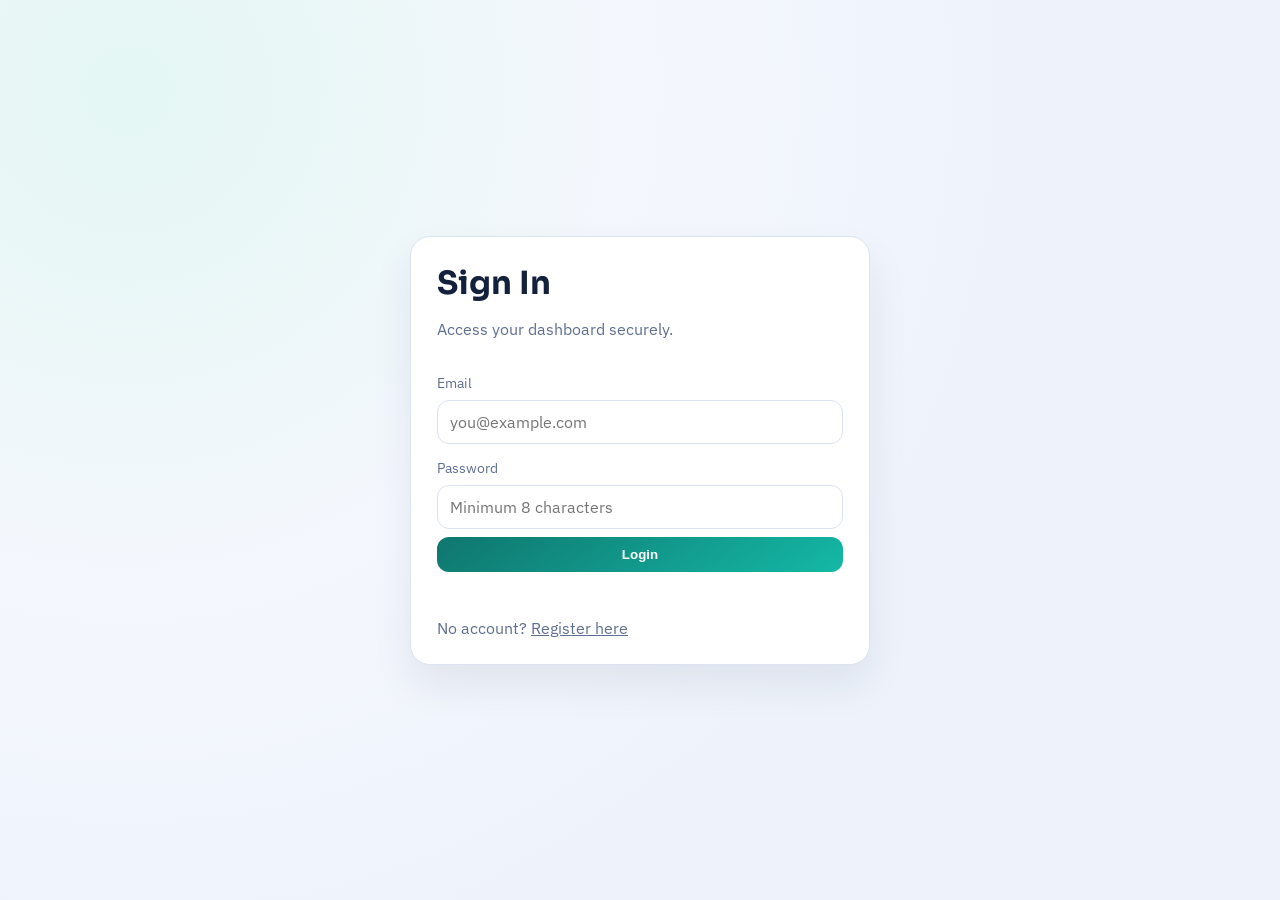
==== frontend/login.html @ c8b2720b "Initial commit: Full-stack Event Management System with FastAPI backend and vanilla frontend" ====
<!DOCTYPE html>
<html lang="en">
<head>
  <meta charset="UTF-8" />
  <meta name="viewport" content="width=device-width, initial-scale=1.0" />
  <title>Login - Event Management</title>
  <link rel="preconnect" href="https://fonts.googleapis.com" />
  <link rel="preconnect" href="https://fonts.gstatic.com" crossorigin />
  <link href="https://fonts.googleapis.com/css2?family=Sora:wght@400;600;700&family=IBM+Plex+Sans:wght@400;500;600&display=swap" rel="stylesheet" />
  <link rel="stylesheet" href="css/styles.css" />
</head>
<body>
  <main class="auth-shell">
    <form id="loginForm" class="auth-card">
      <h1>Sign In</h1>
      <p class="subtext">Access your dashboard securely.</p>

      <label>Email</label>
      <input id="email" type="email" required placeholder="you@example.com" />

      <label>Password</label>
      <input id="password" type="password" minlength="8" required placeholder="Minimum 8 characters" />

      <button class="btn primary" type="submit">Login</button>
      <p id="formMessage" class="form-message"></p>
      <p class="switch-link">No account? <a href="register.html">Register here</a></p>
    </form>
  </main>
  <script src="js/config.js"></script>
  <script src="js/api.js"></script>
  <script src="js/auth.js"></script>
</body>
</html>
---- frontend/css/styles.css ----
:root {
  --bg: #f3f6fb;
  --surface: #ffffff;
  --surface-2: #ecf2ff;
  --text: #14213d;
  --muted: #5f6f8f;
  --primary: #0f766e;
  --primary-2: #14b8a6;
  --danger: #d62839;
  --border: #dbe4f0;
  --shadow: 0 20px 40px rgba(20, 33, 61, 0.08);
}

* {
  box-sizing: border-box;
}

body {
  margin: 0;
  font-family: "IBM Plex Sans", sans-serif;
  color: var(--text);
  background: radial-gradient(circle at 10% 10%, #e4f7f4, #f4f7fd 35%, #edf2fb 70%);
  min-height: 100vh;
}

h1,
h2,
h3 {
  font-family: "Sora", sans-serif;
  margin: 0 0 8px;
}

p {
  margin: 0;
}

a {
  color: inherit;
}

.landing {
  min-height: 100vh;
  display: grid;
  place-items: center;
  padding: 24px;
}

.hero-card {
  background: linear-gradient(145deg, #ffffff, #f5f8ff);
  border: 1px solid var(--border);
  border-radius: 24px;
  box-shadow: var(--shadow);
  max-width: 780px;
  width: 100%;
  padding: 40px;
  animation: rise 0.7s ease;
}

.eyebrow {
  color: var(--primary);
  font-weight: 700;
  text-transform: uppercase;
  letter-spacing: 0.08em;
  margin-bottom: 12px;
}

.subtext {
  color: var(--muted);
  margin-bottom: 20px;
}

.button-row {
  display: flex;
  gap: 12px;
  flex-wrap: wrap;
  margin-top: 24px;
}

.hint {
  margin-top: 16px;
  color: var(--muted);
  font-size: 0.95rem;
}

.auth-shell {
  min-height: 100vh;
  display: grid;
  place-items: center;
  padding: 20px;
}

.auth-card {
  width: min(460px, 100%);
  background: var(--surface);
  border: 1px solid var(--border);
  border-radius: 20px;
  padding: 26px;
  display: grid;
  gap: 8px;
  box-shadow: var(--shadow);
  animation: rise 0.6s ease;
}

label {
  margin-top: 6px;
  font-size: 0.9rem;
  color: var(--muted);
}

input,
select,
textarea {
  width: 100%;
  border: 1px solid var(--border);
  border-radius: 12px;
  padding: 11px 12px;
  font: inherit;
  outline: none;
  background: #fff;
}

input:focus,
select:focus,
textarea:focus {
  border-color: var(--primary-2);
  box-shadow: 0 0 0 3px rgba(20, 184, 166, 0.15);
}

.btn {
  border: none;
  border-radius: 12px;
  padding: 10px 16px;
  cursor: pointer;
  font-weight: 600;
  text-decoration: none;
  display: inline-flex;
  align-items: center;
  justify-content: center;
}

.btn.primary {
  background: linear-gradient(145deg, var(--primary), var(--primary-2));
  color: #fff;
}

.btn.secondary {
  background: var(--surface-2);
  color: var(--text);
}

.btn.ghost {
  background: transparent;
  border: 1px solid var(--border);
}

.form-message {
  margin-top: 4px;
  min-height: 18px;
  color: var(--danger);
}

.switch-link {
  color: var(--muted);
  margin-top: 8px;
}

.topbar {
  position: sticky;
  top: 0;
  z-index: 5;
  background: rgba(255, 255, 255, 0.95);
  border-bottom: 1px solid var(--border);
  display: flex;
  justify-content: space-between;
  align-items: center;
  padding: 16px 24px;
  backdrop-filter: blur(8px);
}

.topbar.compact {
  position: static;
}

.top-actions {
  display: flex;
  align-items: center;
  gap: 10px;
}

.nav-links {
  display: flex;
  gap: 10px;
  flex-wrap: wrap;
  padding: 16px 24px;
}

.nav-links a {
  background: var(--surface);
  border: 1px solid var(--border);
  border-radius: 999px;
  padding: 8px 14px;
  text-decoration: none;
}

.dashboard-grid {
  padding: 24px;
  display: grid;
  grid-template-columns: repeat(auto-fit, minmax(220px, 1fr));
  gap: 16px;
}

.stat-card {
  background: var(--surface);
  border: 1px solid var(--border);
  border-radius: 16px;
  padding: 18px;
  box-shadow: var(--shadow);
  animation: rise 0.5s ease;
}

.stat-card h3 {
  color: var(--muted);
  font-size: 0.95rem;
}

.stat-card p {
  font-family: "Sora", sans-serif;
  font-size: 1.7rem;
  font-weight: 700;
}

.page-grid {
  display: grid;
  grid-template-columns: 1fr 1.4fr;
  gap: 16px;
  padding: 24px;
}

.page-grid.single-col {
  grid-template-columns: 1fr;
}

.card {
  background: var(--surface);
  border: 1px solid var(--border);
  border-radius: 16px;
  box-shadow: var(--shadow);
  padding: 18px;
}

.form-grid {
  display: grid;
  gap: 8px;
}

.table-wrap {
  overflow-x: auto;
}

table {
  width: 100%;
  border-collapse: collapse;
  margin-top: 8px;
}

th,
td {
  border-bottom: 1px solid var(--border);
  padding: 10px 8px;
  text-align: left;
  font-size: 0.95rem;
}

@keyframes rise {
  from {
    opacity: 0;
    transform: translateY(10px);
  }
  to {
    opacity: 1;
    transform: translateY(0);
  }
}

@media (max-width: 900px) {
  .page-grid {
    grid-template-columns: 1fr;
  }
}

@media (max-width: 640px) {
  .hero-card,
  .auth-card,
  .card {
    padding: 16px;
    border-radius: 14px;
  }

  .topbar {
    padding: 14px;
    flex-direction: column;
    align-items: flex-start;
    gap: 8px;
  }

  .dashboard-grid,
  .page-grid {
    padding: 14px;
  }
}
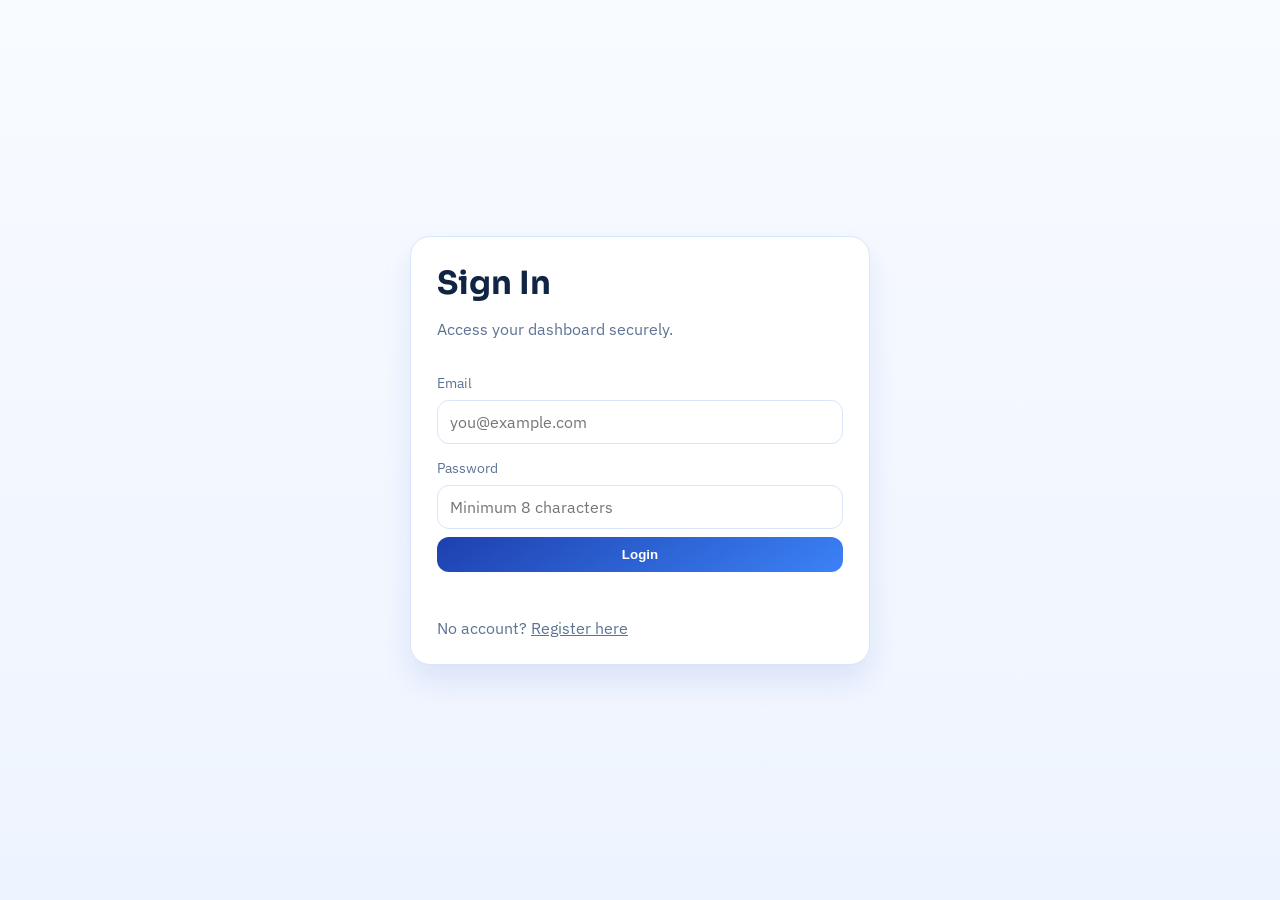
==== commit e37fe3f2: "chore: save latest project updates" ====
--- a/frontend/login.html
+++ b/frontend/login.html
@@ -4,11 +4,14 @@
   <meta charset="UTF-8" />
   <meta name="viewport" content="width=device-width, initial-scale=1.0" />
   <title>Login - Event Management</title>
+
   <link rel="preconnect" href="https://fonts.googleapis.com" />
   <link rel="preconnect" href="https://fonts.gstatic.com" crossorigin />
   <link href="https://fonts.googleapis.com/css2?family=Sora:wght@400;600;700&family=IBM+Plex+Sans:wght@400;500;600&display=swap" rel="stylesheet" />
+
   <link rel="stylesheet" href="css/styles.css" />
 </head>
+
 <body>
   <main class="auth-shell">
     <form id="loginForm" class="auth-card">
@@ -22,12 +25,63 @@
       <input id="password" type="password" minlength="8" required placeholder="Minimum 8 characters" />
 
       <button class="btn primary" type="submit">Login</button>
+
       <p id="formMessage" class="form-message"></p>
-      <p class="switch-link">No account? <a href="register.html">Register here</a></p>
+
+      <p class="switch-link">
+        No account? <a href="register.html">Register here</a>
+      </p>
     </form>
   </main>
-  <script src="js/config.js"></script>
-  <script src="js/api.js"></script>
-  <script src="js/auth.js"></script>
+
+  <!-- 🔥 LOGIN SCRIPT -->
+  <script>
+    document.getElementById("loginForm").addEventListener("submit", async function (e) {
+      e.preventDefault();
+
+      const email = document.getElementById("email").value;
+      const password = document.getElementById("password").value;
+      const message = document.getElementById("formMessage");
+
+      try {
+        const response = await fetch("http://127.0.0.1:8000/login", {
+          method: "POST",
+          headers: {
+            "Content-Type": "application/json"
+          },
+          body: JSON.stringify({ email, password })
+        });
+
+        const data = await response.json();
+
+        if (response.ok) {
+          // ✅ Store session
+          localStorage.setItem("token", data.access_token);
+          localStorage.setItem("role", data.role);
+
+          message.style.color = "green";
+          message.innerText = "Login successful! Redirecting...";
+
+          // 🔀 Redirect based on role
+          setTimeout(() => {
+            if (data.role === "admin") {
+              window.location.href = "admin-dashboard.html";
+            } else {
+              window.location.href = "user-dashboard.html";
+            }
+          }, 1000);
+
+        } else {
+          message.style.color = "red";
+          message.innerText = data.detail || "Invalid credentials";
+        }
+
+      } catch (error) {
+        message.style.color = "red";
+        message.innerText = "Server error. Try again.";
+      }
+    });
+  </script>
+
 </body>
-</html>
+</html>
--- a/frontend/css/styles.css
+++ b/frontend/css/styles.css
@@ -1,14 +1,14 @@
 :root {
-  --bg: #f3f6fb;
+  --bg: #f2f7ff;
   --surface: #ffffff;
-  --surface-2: #ecf2ff;
-  --text: #14213d;
-  --muted: #5f6f8f;
-  --primary: #0f766e;
-  --primary-2: #14b8a6;
+  --surface-2: #eef4ff;
+  --text: #102443;
+  --muted: #5d7394;
+  --primary: #1e40af;
+  --primary-2: #3b82f6;
   --danger: #d62839;
-  --border: #dbe4f0;
-  --shadow: 0 20px 40px rgba(20, 33, 61, 0.08);
+  --border: #d8e5fb;
+  --shadow: 0 16px 30px rgba(30, 64, 175, 0.1);
 }
 
 * {
@@ -19,7 +19,7 @@
   margin: 0;
   font-family: "IBM Plex Sans", sans-serif;
   color: var(--text);
-  background: radial-gradient(circle at 10% 10%, #e4f7f4, #f4f7fd 35%, #edf2fb 70%);
+  background: linear-gradient(180deg, #f8fbff 0%, #eef4ff 100%);
   min-height: 100vh;
 }
 
@@ -46,7 +46,7 @@
 }
 
 .hero-card {
-  background: linear-gradient(145deg, #ffffff, #f5f8ff);
+  background: linear-gradient(145deg, #ffffff, #f3f7ff);
   border: 1px solid var(--border);
   border-radius: 24px;
   box-shadow: var(--shadow);
@@ -188,25 +188,68 @@
 }
 
 .nav-links {
-  display: flex;
-  gap: 10px;
-  flex-wrap: wrap;
-  padding: 16px 24px;
+  position: fixed;
+  top: 73px;
+  left: 0;
+  bottom: 0;
+  width: 238px;
+  display: flex;
+  flex-direction: column;
+  gap: 8px;
+  padding: 18px 12px;
+  background: #ffffff;
+  border-right: 1px solid var(--border);
+  overflow-y: auto;
 }
 
 .nav-links a {
-  background: var(--surface);
-  border: 1px solid var(--border);
-  border-radius: 999px;
-  padding: 8px 14px;
+  background: #f8fbff;
+  border: 1px solid var(--border);
+  border-radius: 12px;
+  padding: 10px 12px;
   text-decoration: none;
+  font-weight: 600;
+  color: #173a6a;
+}
+
+.nav-links a:hover {
+  background: #eaf2ff;
+  border-color: #c7daf9;
+}
+
+.nav-links a.active {
+  background: linear-gradient(145deg, var(--primary), var(--primary-2));
+  color: #ffffff;
+  border-color: transparent;
+  box-shadow: 0 8px 16px rgba(30, 64, 175, 0.22);
 }
 
 .dashboard-grid {
   padding: 24px;
+  margin-left: 238px;
+  width: calc(100% - 238px);
   display: grid;
   grid-template-columns: repeat(auto-fit, minmax(220px, 1fr));
   gap: 16px;
+}
+
+.welcome-panel {
+  grid-column: 1 / -1;
+  background: linear-gradient(135deg, #1e40af 0%, #3b82f6 100%);
+  color: #ffffff;
+  border-radius: 18px;
+  padding: 20px;
+  box-shadow: 0 16px 28px rgba(30, 64, 175, 0.25);
+}
+
+.welcome-panel h2 {
+  margin-bottom: 6px;
+  font-size: 1.35rem;
+}
+
+.welcome-panel p {
+  color: rgba(255, 255, 255, 0.9);
+  max-width: 800px;
 }
 
 .stat-card {
@@ -234,6 +277,8 @@
   grid-template-columns: 1fr 1.4fr;
   gap: 16px;
   padding: 24px;
+  margin-left: 238px;
+  width: calc(100% - 238px);
 }
 
 .page-grid.single-col {
@@ -245,16 +290,109 @@
   border: 1px solid var(--border);
   border-radius: 16px;
   box-shadow: var(--shadow);
-  padding: 18px;
+  padding: 20px;
 }
 
 .form-grid {
   display: grid;
   gap: 8px;
+}
+
+.radio-group {
+  display: flex;
+  gap: 10px;
+  flex-wrap: wrap;
+  margin-bottom: 4px;
+}
+
+.radio-option {
+  display: inline-flex;
+  align-items: center;
+  gap: 6px;
+  background: var(--surface-2);
+  border: 1px solid var(--border);
+  border-radius: 999px;
+  padding: 6px 10px;
+  color: var(--text);
+}
+
+.radio-option input {
+  width: auto;
+  margin: 0;
+}
+
+.inline-row {
+  display: flex;
+  gap: 8px;
+  align-items: center;
+}
+
+.checkbox-row {
+  display: inline-flex;
+  align-items: center;
+  gap: 8px;
+  background: var(--surface-2);
+  border: 1px solid var(--border);
+  border-radius: 10px;
+  padding: 10px 12px;
+  color: var(--text);
+}
+
+.checkbox-row input {
+  width: auto;
+  margin: 0;
+}
+
+.info-box {
+  border: 1px solid var(--border);
+  border-radius: 12px;
+  background: #f8fbff;
+  padding: 10px 12px;
+  color: var(--muted);
+  min-height: 50px;
+}
+
+.section-divider {
+  border: none;
+  border-top: 1px solid var(--border);
+  margin: 14px 0;
 }
 
 .table-wrap {
   overflow-x: auto;
+}
+
+.report-head {
+  display: flex;
+  justify-content: space-between;
+  align-items: center;
+  gap: 10px;
+  margin-bottom: 8px;
+}
+
+.chart-list {
+  display: grid;
+  gap: 10px;
+}
+
+.chart-row {
+  display: grid;
+  grid-template-columns: minmax(120px, 180px) 1fr auto;
+  align-items: center;
+  gap: 10px;
+}
+
+.chart-track {
+  height: 12px;
+  border-radius: 999px;
+  background: #e8edf7;
+  overflow: hidden;
+}
+
+.chart-bar {
+  height: 100%;
+  border-radius: 999px;
+  background: linear-gradient(145deg, var(--primary), var(--primary-2));
 }
 
 table {
@@ -266,7 +404,7 @@
 th,
 td {
   border-bottom: 1px solid var(--border);
-  padding: 10px 8px;
+  padding: 12px 10px;
   text-align: left;
   font-size: 0.95rem;
 }
@@ -285,6 +423,29 @@
 @media (max-width: 900px) {
   .page-grid {
     grid-template-columns: 1fr;
+    margin-left: 0;
+    width: 100%;
+  }
+
+  .dashboard-grid {
+    margin-left: 0;
+    width: 100%;
+  }
+
+  .nav-links {
+    position: static;
+    width: 100%;
+    flex-direction: row;
+    flex-wrap: wrap;
+    border-right: none;
+    border-bottom: 1px solid var(--border);
+    padding: 10px 14px;
+    background: rgba(255, 255, 255, 0.95);
+  }
+
+  .nav-links a {
+    border-radius: 999px;
+    padding: 8px 12px;
   }
 }
 
@@ -305,6 +466,29 @@
 
   .dashboard-grid,
   .page-grid {
-    padding: 14px;
-  }
-}
+    padding: 12px;
+  }
+
+  .btn {
+    width: 100%;
+  }
+
+  .top-actions .btn {
+    width: auto;
+  }
+
+  .report-head {
+    flex-direction: column;
+    align-items: flex-start;
+  }
+
+  .chart-row {
+    grid-template-columns: 1fr;
+    align-items: flex-start;
+  }
+
+  .inline-row {
+    flex-direction: column;
+    align-items: stretch;
+  }
+}
